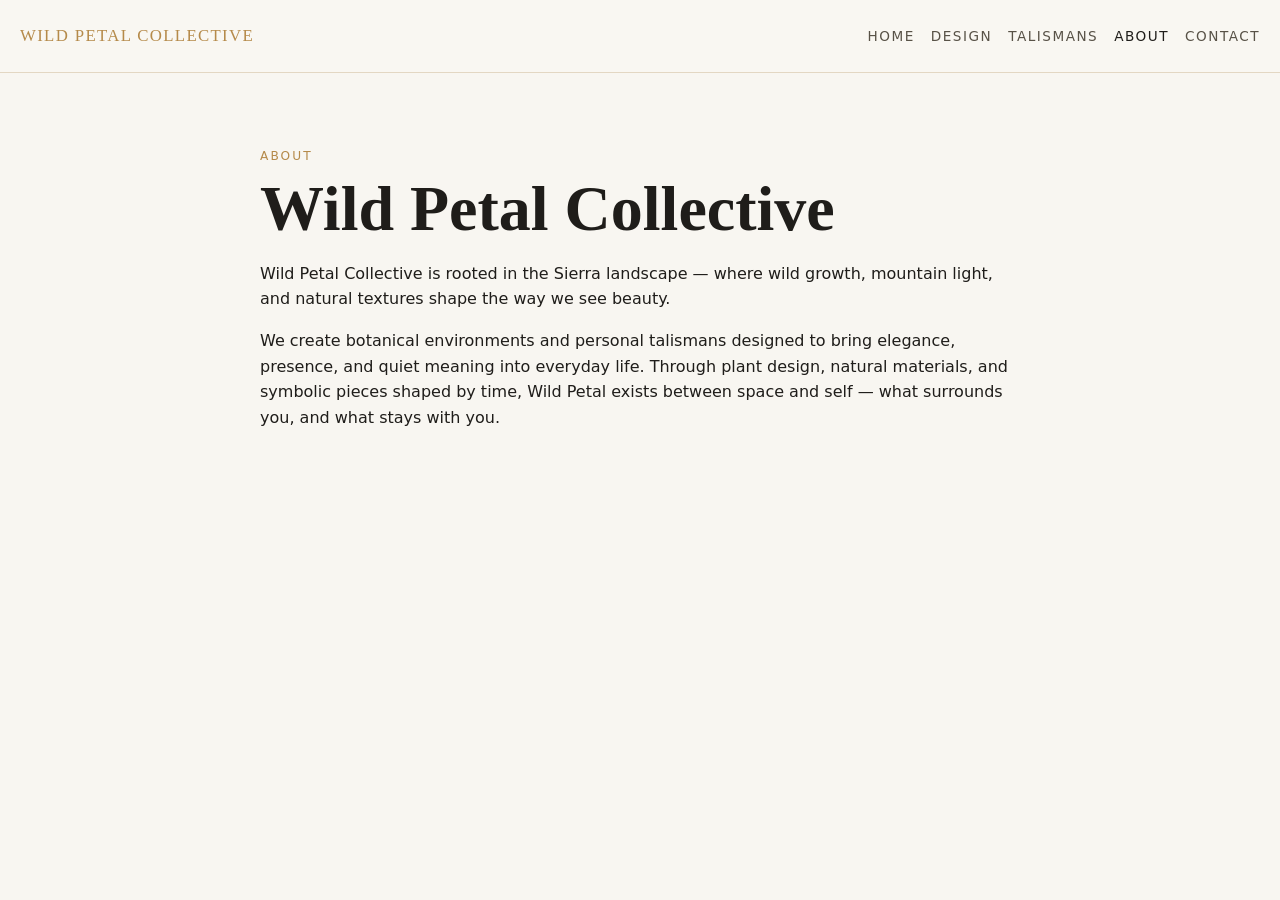
==== about.html @ e668db16 "Update website pages, forms UX, and custom domain config" ====
<!doctype html>
<html lang="en">
<head>
  <meta charset="UTF-8" />
  <meta name="viewport" content="width=device-width, initial-scale=1.0" />
  <meta name="description" content="About Wild Petal Collective" />
  <title>Wild Petal Collective | About</title>
  <link rel="stylesheet" href="styles.css" />
</head>
<body class="theme-light" data-page="about">
  <header class="site-header">
    <div class="container nav-wrap">
      <a class="brand" href="index.html">Wild Petal Collective</a>
      <nav aria-label="Primary">
        <ul class="nav-list">
          <li><a href="index.html">Home</a></li>
          <li><a href="design.html">Design</a></li>
          <li><a href="talismans.html">Talismans</a></li>
          <li><a class="is-active" href="about.html">About</a></li>
          <li><a href="contact.html">Contact</a></li>
        </ul>
      </nav>
    </div>
  </header>

  <main>
    <section class="section">
      <div class="container narrow about-copy">
        <p class="eyebrow">About</p>
        <h1>Wild Petal Collective</h1>
        <p>Wild Petal Collective is rooted in the Sierra landscape — where wild growth, mountain light, and natural textures shape the way we see beauty.</p>
        <p>We create botanical environments and personal talismans designed to bring elegance, presence, and quiet meaning into everyday life. Through plant design, natural materials, and symbolic pieces shaped by time, Wild Petal exists between space and self — what surrounds you, and what stays with you.</p>
      </div>
    </section>
  </main>
</body>
</html>
---- styles.css ----
:root {
  --max: 1240px;
  --bg: #f8f6f1;
  --bg-elev: #fcfaf6;
  --bg-soft: #f3eee4;
  --text: #1f1d1a;
  --muted: #585247;
  --gold: #b58a4a;
  --gold-soft: #cfb083;
  --border: #e3d7c3;
}

body.theme-light { }

* { box-sizing: border-box; }

html, body {
  margin: 0;
  padding: 0;
}

body {
  font-family: "Inter", "Avenir Next", system-ui, -apple-system, sans-serif;
  background: var(--bg);
  color: var(--text);
  line-height: 1.6;
}

img {
  width: 100%;
  display: block;
  border-radius: 14px;
}

a { color: inherit; }

.container {
  width: min(100% - 2rem, var(--max));
  margin-inline: auto;
}

.narrow { max-width: 760px; }

.site-header {
  position: sticky;
  top: 0;
  backdrop-filter: blur(6px);
  background: color-mix(in srgb, var(--bg) 92%, white 8%);
  border-bottom: 1px solid var(--border);
  z-index: 20;
}

.nav-wrap {
  display: flex;
  justify-content: space-between;
  align-items: center;
  min-height: 72px;
  gap: 1rem;
}

.brand {
  font-family: "Cormorant Garamond", serif;
  letter-spacing: 0.08em;
  text-transform: uppercase;
  color: var(--gold);
  text-decoration: none;
  font-size: 1.05rem;
  line-height: 1.05;
}

.brand span {
  font-size: 0.92rem;
}

.nav-list {
  list-style: none;
  margin: 0;
  padding: 0;
  display: flex;
  gap: 1rem;
}

.nav-list a {
  text-decoration: none;
  color: var(--muted);
  font-size: 0.85rem;
  letter-spacing: 0.11em;
  text-transform: uppercase;
}

.nav-list a.is-active,
.nav-list a:hover {
  color: var(--text);
}

.nav-cta {
  margin-left: auto;
  border-radius: 0;
  padding-inline: 1.4rem;
  font-size: 0.84rem;
  letter-spacing: 0.12em;
  text-transform: uppercase;
}

.section { padding: 4.6rem 0; }

.hero {
  padding: 0;
}

.hero-short { padding-top: 4rem; }

.hero-grid {
  display: grid;
  grid-template-columns: minmax(300px, 0.9fr) 1.3fr;
  align-items: stretch;
  gap: 0;
}

.hero-image-card,
.card,
.cta-band,
.waitlist-form,
.process-list li {
  background: linear-gradient(180deg, var(--bg-elev), var(--bg-soft));
  border: 1px solid var(--border);
  border-radius: 0;
}

.eyebrow {
  margin: 0 0 0.5rem;
  letter-spacing: 0.17em;
  text-transform: uppercase;
  color: var(--gold);
  font-size: 0.76rem;
}

h1, h2, h3 {
  font-family: "Cormorant Garamond", serif;
  line-height: 1.08;
  margin-top: 0;
}

h1 { font-size: clamp(2rem, 5vw, 4.1rem); margin-bottom: 1.1rem; }
h2 { font-size: clamp(1.7rem, 3.3vw, 2.55rem); margin-bottom: 1.2rem; }
h3 { font-size: clamp(1.2rem, 2.2vw, 1.6rem); margin-bottom: 0.6rem; }

.lede {
  font-size: 1.02rem;
  color: var(--muted);
  max-width: 45ch;
}

.home-hero .hero-copy {
  padding: 6.4rem 3.2rem 4.2rem 0;
}

.divider {
  width: 220px;
  max-width: 60%;
  height: 1px;
  background: color-mix(in srgb, var(--gold) 70%, white 30%);
  margin: 1.2rem 0 1.2rem;
  position: relative;
}

.divider::after {
  content: "✧";
  position: absolute;
  right: -10px;
  top: -11px;
  color: var(--gold);
  font-size: 0.9rem;
}

.button-row {
  display: flex;
  flex-wrap: wrap;
  gap: 0.8rem;
  margin-top: 1.4rem;
}

.btn {
  display: inline-block;
  padding: 0.75rem 1.15rem;
  border-radius: 0;
  border: 1px solid transparent;
  text-decoration: none;
  font-weight: 500;
  font-size: 0.84rem;
  letter-spacing: 0.12em;
  text-transform: uppercase;
}

.btn-gold {
  background: linear-gradient(180deg, #d8b377, var(--gold));
  color: #17130e;
}

.btn-outline {
  border-color: var(--gold-soft);
  color: var(--text);
}

.cards-grid {
  display: grid;
  gap: 1rem;
}

.cards-grid.two { grid-template-columns: repeat(2, minmax(0, 1fr)); }
.cards-grid.three { grid-template-columns: repeat(3, minmax(0, 1fr)); }
.cards-grid.four { grid-template-columns: repeat(4, minmax(0, 1fr)); }
.cards-grid.five { grid-template-columns: repeat(5, minmax(0, 1fr)); }

.card {
  padding: 1.5rem 1.1rem;
  text-align: center;
}
.card-cta { display: flex; flex-direction: column; gap: 0.6rem; }

.card-image {
  height: 200px;
  object-fit: cover;
  margin-bottom: 0.8rem;
}

.pill-list,
.feature-list,
.footer-links {
  list-style: none;
  padding: 0;
  margin: 0;
}

.pill-list {
  display: flex;
  flex-wrap: wrap;
  gap: 0.7rem;
  justify-content: center;
}

.pill-list li {
  border: 1px solid var(--border);
  border-radius: 0;
  padding: 0.55rem 1rem;
  background: var(--bg-elev);
  text-transform: uppercase;
  letter-spacing: 0.08em;
  font-size: 0.78rem;
}

.process-list {
  padding: 0;
  margin: 0;
  list-style: none;
  display: grid;
  gap: 0.8rem;
}

.process-list li {
  padding: 1rem;
  display: grid;
  gap: 0.3rem;
}

.process-list strong { color: var(--gold); }

.interaction-line {
  letter-spacing: 0.12em;
  text-transform: uppercase;
  color: var(--gold);
}

.feature-list {
  display: grid;
  grid-template-columns: repeat(2, minmax(0, 1fr));
  gap: 0.65rem;
}

.feature-list li::before {
  content: "✦ ";
  color: var(--gold);
}

.cta-band { padding: 2rem; }

.cta-band-inner {
  display: flex;
  justify-content: space-between;
  align-items: center;
  gap: 1.5rem;
}

.section-title {
  text-align: center;
  text-transform: uppercase;
  letter-spacing: 0.14em;
  font-family: "Inter", system-ui, sans-serif;
  font-size: 0.95rem;
  color: var(--text);
  margin-bottom: 1.5rem;
}

.photo-panel {
  border: 1px solid var(--border);
  background:
    radial-gradient(120% 90% at 82% 10%, rgba(166, 136, 84, 0.25) 0%, rgba(166, 136, 84, 0) 55%),
    linear-gradient(120deg, #ece4d6 0%, #ddd1bc 36%, #f4efe5 100%);
  min-height: 520px;
  position: relative;
}

.photo-panel::before {
  content: "";
  position: absolute;
  inset: 0;
  background-image:
    repeating-linear-gradient(90deg, rgba(35, 32, 26, 0.16) 0 2px, transparent 2px 72px),
    radial-gradient(circle at 10% 80%, rgba(96, 123, 72, 0.28) 0 12%, transparent 22%),
    radial-gradient(circle at 64% 62%, rgba(74, 107, 54, 0.23) 0 9%, transparent 19%);
  opacity: 0.7;
}

.photo-panel.short {
  min-height: 360px;
}

.split-grid {
  display: grid;
  grid-template-columns: 1.1fr 1fr;
  gap: 2.2rem;
  align-items: center;
}

.what-we-do,
.process-strip,
.ideal-spaces {
  border-top: 1px solid var(--border);
}

.home-cta {
  border-top: 1px solid var(--border);
  border-bottom: 1px solid var(--border);
}

.cta-band-inner.centered {
  justify-content: center;
  text-align: center;
}

.photo-panel.edge {
  min-height: 160px;
  min-width: 220px;
}

.waitlist-form {
  margin-top: 1rem;
  padding: 1rem;
  display: grid;
  gap: 0.7rem;
  max-width: 540px;
}

.form-grid {
  align-items: start;
}

#design-leads .form-grid .form-card {
  grid-column: 1 / -1;
}

#design-leads .waitlist-form {
  max-width: none;
  width: 100%;
}

.form-card h3 {
  margin-top: 0;
}

.trap-field {
  position: absolute;
  left: -9999px;
  width: 1px;
  height: 1px;
  opacity: 0;
  pointer-events: none;
}

label { font-weight: 600; color: var(--muted); }

input[type="email"] {
  width: 100%;
  background: #111214;
  color: var(--text);
  border: 1px solid var(--border);
  border-radius: 10px;
  padding: 0.75rem;
}

input[type="text"],
input[type="tel"],
select,
textarea {
  width: 100%;
  background: #111214;
  color: var(--text);
  border: 1px solid var(--border);
  border-radius: 10px;
  padding: 0.75rem;
  font: inherit;
}

textarea {
  resize: vertical;
  min-height: 110px;
}

select {
  appearance: none;
}

.checkbox-row {
  display: grid;
  grid-template-columns: auto 1fr;
  gap: 0.6rem;
  align-items: start;
  font-weight: 500;
  color: var(--muted);
}

.checkbox-row input[type="checkbox"] {
  margin-top: 0.25rem;
}

.form-note {
  color: var(--muted);
  font-size: 0.9rem;
}

.form-success {
  margin: 0.35rem 0 0;
  color: #2f6b3e;
  font-size: 0.92rem;
  font-weight: 500;
}

.is-hidden {
  display: none;
}

.site-footer {
  border-top: 1px solid var(--border);
  padding: 3rem 0;
  margin-top: 0;
}

.footer-grid {
  display: grid;
  grid-template-columns: 1.3fr 1fr 1fr 1fr;
  gap: 1.5rem;
  align-items: start;
}

.footer-links {
  display: flex;
  gap: 1rem;
}

.footer-links.stacked {
  display: grid;
  gap: 0.35rem;
}

.footer-links.stacked a {
  text-decoration: none;
  color: var(--muted);
  font-size: 0.95rem;
}

@media (max-width: 760px) {
  .cards-grid.five,
  .cards-grid.four { grid-template-columns: repeat(2, minmax(0, 1fr)); }
  .cards-grid.three { grid-template-columns: repeat(2, minmax(0, 1fr)); }
  .hero-grid,
  .split-grid { grid-template-columns: 1fr; }
  .home-hero .hero-copy { padding: 3rem 0 2rem; }
  .photo-panel { min-height: 360px; }
  .cta-band-inner,
  .footer-grid { flex-direction: column; align-items: flex-start; }
  .footer-grid { display: grid; grid-template-columns: repeat(2, minmax(0, 1fr)); }
}

@media (max-width: 640px) {
  .cards-grid.two,
  .cards-grid.three,
  .cards-grid.five,
  .cards-grid.four,
  .feature-list { grid-template-columns: 1fr; }

  .brand { font-size: 0.94rem; }
  .nav-wrap { flex-wrap: wrap; }
  .nav-cta { margin-left: 0; }
  .nav-list { gap: 0.7rem; }
  .section { padding: 3.2rem 0; }
  .photo-panel.edge { display: none; }
  .footer-grid { grid-template-columns: 1fr; }
}

/* =========================
   Home page editorial rebuild
   ========================= */

body[data-page="home"] {
  --ivory: #f4eee5;
  --parchment: #ebe1d3;
  --charcoal: #24221e;
  --deep-green: #20271f;
  --deep-olive: #252a20;
  --brass: #b58a56;
  --soft-brass: #c7a06a;
  --muted-text: #5d574e;
  --cream-text: #f6efe5;
  background: radial-gradient(120% 80% at 12% 0%, #fbf7ef 0%, rgba(251, 247, 239, 0) 70%), var(--ivory);
  color: var(--charcoal);
}

.home-page {
  width: 100%;
}

.home-hero-editorial {
  position: relative;
  min-height: 520px;
  padding: 1.5rem 3.25rem 4rem;
  background:
    linear-gradient(to bottom, rgba(244, 238, 229, 0.84), rgba(244, 238, 229, 0.92)),
    url("assets/home/home-hero-leaf-shadow-bg.png") center 14% / cover no-repeat;
  border-bottom: 1px solid color-mix(in srgb, var(--brass) 28%, white 72%);
}

.home-header {
  display: grid;
  grid-template-columns: 1fr auto;
  align-items: start;
  gap: 1rem;
  max-width: 1240px;
  margin: 0 auto;
}

.home-brand-stack {
  justify-self: center;
  display: grid;
  justify-items: center;
  gap: 0.45rem;
}

.home-brand-mark {
  color: var(--brass);
  border: 1px solid color-mix(in srgb, var(--brass) 58%, transparent 42%);
  border-radius: 999px;
  padding: 0.2rem 0.56rem;
  font-family: Georgia, "Times New Roman", serif;
  letter-spacing: 0.12em;
  font-size: 0.62rem;
  line-height: 1;
}

.home-brand-text {
  text-decoration: none;
  color: #2d2b27;
  font-family: Georgia, "Times New Roman", serif;
  letter-spacing: 0.4em;
  font-size: 0.8rem;
  text-transform: uppercase;
}

.home-nav ul {
  list-style: none;
  margin: 0;
  padding: 0;
  display: flex;
  gap: 1.3rem;
}

.home-nav a {
  text-decoration: none;
  color: var(--muted-text);
  font-size: 0.66rem;
  letter-spacing: 0.24em;
  text-transform: uppercase;
  padding-bottom: 0.26rem;
}

.home-nav a.is-active {
  color: var(--charcoal);
  border-bottom: 1px solid color-mix(in srgb, var(--charcoal) 80%, transparent 20%);
}

.hero-center-copy {
  text-align: center;
  max-width: 780px;
  margin: 7.8rem auto 0;
}

.hero-center-copy h1 {
  font-family: Georgia, "Times New Roman", serif;
  font-size: clamp(2.15rem, 4.7vw, 4.25rem);
  line-height: 1.04;
  letter-spacing: 0.012em;
  margin-bottom: 1.15rem;
  text-wrap: balance;
}

.hero-center-copy p {
  margin: 0 auto;
  max-width: 46ch;
  color: var(--muted-text);
  font-size: 1.01rem;
}

.home-hero-actions {
  display: flex;
  justify-content: center;
  gap: 0.8rem;
  margin-top: 2rem;
}

.home-btn {
  display: inline-block;
  text-decoration: none;
  text-transform: uppercase;
  letter-spacing: 0.15em;
  font-size: 0.67rem;
  padding: 0.8rem 1.3rem;
  border: 1px solid transparent;
  transition: transform 180ms ease, filter 180ms ease;
}

.home-btn:hover {
  transform: translateY(-1px);
  filter: brightness(1.04);
}

.home-btn-warm {
  background: linear-gradient(180deg, #c4a171, #ae8752);
  color: #1f1a13;
  border-color: #9e7848;
}

.home-btn-dark {
  background: linear-gradient(180deg, #242d26, #1a221c);
  color: #efe7d8;
  border-color: #2e3a32;
}

.home-split-cards {
  display: grid;
  grid-template-columns: repeat(2, minmax(0, 1fr));
  border-top: 1px solid color-mix(in srgb, var(--brass) 24%, white 76%);
  border-bottom: 1px solid color-mix(in srgb, var(--brass) 24%, white 76%);
}

.split-card {
  min-height: 410px;
  position: relative;
  overflow: hidden;
  display: grid;
  place-items: center;
}

.split-card-design {
  border-right: 1px solid color-mix(in srgb, var(--brass) 24%, white 76%);
}

.split-card-photo {
  position: absolute;
  inset: 0;
  width: 100%;
  height: 100%;
  object-fit: cover;
}

.split-card::before {
  content: "";
  position: absolute;
  inset: 0;
  background: linear-gradient(to bottom, rgba(19, 17, 14, 0.36), rgba(19, 17, 14, 0.66));
}

.split-card-overlay {
  position: relative;
  text-align: center;
  color: #f7efde;
  padding: 2.4rem 2rem;
  max-width: 40ch;
}

.split-card-icon {
  color: var(--soft-brass);
  font-size: 0.95rem;
}

.split-card-overlay h2 {
  margin: 0.35rem 0 0.8rem;
  font-family: Georgia, "Times New Roman", serif;
  letter-spacing: 0.11em;
  font-size: clamp(1.52rem, 2.35vw, 2rem);
  line-height: 1.08;
}

.split-card-overlay p {
  margin: 0 0 0.75rem;
  color: #f2e8d4;
  font-size: 0.95rem;
}

.split-card-overlay a {
  text-decoration: none;
  color: #e4c491;
  text-transform: uppercase;
  letter-spacing: 0.15em;
  font-size: 0.69rem;
}

.split-card-design .split-card-overlay.no-title {
  position: absolute;
  inset: 0;
  display: flex;
  flex-direction: column;
  justify-content: flex-end;
  padding: 2rem 1.5rem 2.1rem;
}

.split-card-design .split-card-overlay.no-title a {
  margin-top: auto;
}

.split-card-talismans .split-card-overlay.no-title {
  position: absolute;
  inset: 0;
  display: flex;
  flex-direction: column;
  justify-content: flex-end;
  padding: 2rem 1.5rem 2.1rem;
}

.split-card-talismans .split-card-overlay.no-title a {
  margin-top: auto;
}

.home-philosophy {
  background:
    linear-gradient(to bottom, rgba(244, 238, 229, 0.95), rgba(244, 238, 229, 0.95)),
    url("assets/home/home-philosophy-divider-bg.png") center 45% / 840px auto no-repeat;
  padding: 6.5rem 1.5rem;
}

.home-philosophy-inner {
  text-align: center;
  max-width: 760px;
  margin: 0 auto;
}

.home-philosophy-inner h2 {
  font-family: Georgia, "Times New Roman", serif;
  font-size: clamp(2rem, 3.25vw, 2.95rem);
  margin-bottom: 1.15rem;
  text-wrap: balance;
}

.home-philosophy-divider {
  width: 94px;
  height: 1px;
  margin: 0 auto 1.5rem;
  background: var(--brass);
}

.home-philosophy-inner p {
  max-width: 520px;
  margin: 0.75rem auto;
  color: var(--muted-text);
}

.home-pillars {
  padding: 3rem 1.5rem 5.4rem;
  background: var(--ivory);
}

.home-pillars-icons {
  height: 54px;
  max-width: 260px;
  margin: 0 auto 1.5rem;
  background: url("assets/home/home-pillars-icons.png") center / contain no-repeat;
  opacity: 0.52;
}

.home-pillars-heading {
  margin: 0;
  text-align: center;
  position: absolute;
  width: 1px;
  height: 1px;
  padding: 0;
  overflow: hidden;
  clip: rect(0, 0, 0, 0);
  white-space: nowrap;
  border: 0;
}

.home-pillars-grid {
  max-width: 1040px;
  margin: 0 auto;
  display: grid;
  grid-template-columns: repeat(3, minmax(0, 1fr));
  border-top: 1px solid color-mix(in srgb, var(--brass) 24%, white 76%);
  border-bottom: 1px solid color-mix(in srgb, var(--brass) 24%, white 76%);
}

.pillar {
  text-align: center;
  padding: 2.1rem 2rem;
}

.pillar + .pillar {
  border-left: 1px solid color-mix(in srgb, var(--brass) 24%, white 76%);
}

.pillar-icon {
  color: var(--brass);
  font-size: 1.1rem;
}

.pillar h3 {
  margin: 0.65rem 0 0.6rem;
  font-family: "Inter", "Avenir Next", system-ui, sans-serif;
  font-size: 0.7rem;
  letter-spacing: 0.23em;
}

.pillar p {
  margin: 0;
  color: var(--muted-text);
  line-height: 1.65;
}

.home-footer {
  min-height: 230px;
  background:
    linear-gradient(to bottom, rgba(22, 29, 24, 0.84), rgba(22, 29, 24, 0.92)),
    url("assets/home/home-footer-brand-banner.png") center / cover no-repeat;
  display: grid;
  place-items: center;
  border-top: 1px solid #334137;
}

.home-footer-overlay {
  text-align: center;
  color: #d7b887;
  text-shadow: 0 1px 10px rgba(0, 0, 0, 0.35);
}

.home-footer-flower {
  font-size: 0.8rem;
}

.home-footer-brand {
  margin: 0.65rem 0 0.42rem;
  letter-spacing: 0.36em;
  font-size: 0.8rem;
}

.home-footer-location {
  margin: 0;
  letter-spacing: 0.24em;
  font-size: 0.64rem;
}

@media (max-width: 960px) {
  .home-hero-editorial {
    min-height: 470px;
    padding-inline: 1.25rem;
  }

  .home-header {
    grid-template-columns: 1fr;
    justify-items: center;
  }

  .home-nav ul {
    justify-content: center;
    flex-wrap: wrap;
  }

  .hero-center-copy {
    margin-top: 5.8rem;
  }

  .home-split-cards {
    grid-template-columns: 1fr;
  }

  .split-card-design {
    border-right: 0;
    border-bottom: 1px solid color-mix(in srgb, var(--brass) 24%, white 76%);
  }

  .home-pillars-grid {
    grid-template-columns: 1fr;
    gap: 1.4rem;
  }

  .pillar + .pillar {
    border-left: 0;
  }
}

@media (max-width: 640px) {
  .home-hero-actions {
    flex-direction: column;
    align-items: center;
  }
}

/* Talismans page: dark editorial mode */
body[data-page="talismans"] {
  --tal-bg: #120f0d;
  --tal-bg-elev: #1a1512;
  --tal-bg-soft: #211a16;
  --tal-text: #ede5d8;
  --tal-muted: #b9ad9a;
  --tal-gold: #b28b52;
  --tal-gold-soft: #8f7246;
  --tal-border: rgba(178, 139, 82, 0.35);
  --tal-closing-image: url("assets/talismans/moody_rustic_tabletop_with_botanical_accents.png");
  background:
    radial-gradient(120% 100% at 10% 0%, #231a15 0%, rgba(35, 26, 21, 0) 60%),
    radial-gradient(90% 100% at 90% 20%, #1a1411 0%, rgba(26, 20, 17, 0) 65%),
    var(--tal-bg);
  color: var(--tal-text);
  font-family: "Iowan Old Style", "Times New Roman", "Cormorant Garamond", serif;
}

body[data-page="talismans"] p,
body[data-page="talismans"] li,
body[data-page="talismans"] a,
body[data-page="talismans"] label {
  font-family: "Inter", "Avenir Next", system-ui, -apple-system, sans-serif;
  color: var(--tal-text);
}

body[data-page="talismans"] .container {
  width: min(100% - 3rem, 1220px);
}

body[data-page="talismans"] .section {
  padding: 6.2rem 0;
}

body[data-page="talismans"] .tal-section-border {
  border-top: 1px solid var(--tal-border);
}

body[data-page="talismans"] .site-header.tal-header {
  position: sticky;
  top: 0;
  z-index: 50;
  border-bottom: 1px solid var(--tal-border);
  background: color-mix(in srgb, #110d0b 88%, transparent 12%);
  backdrop-filter: blur(8px);
}

body[data-page="talismans"] .tal-nav-wrap {
  min-height: 72px;
  display: flex;
  flex-wrap: wrap;
  align-items: center;
  gap: 0.7rem 1rem;
}

body[data-page="talismans"] .brand.tal-brand {
  text-decoration: none;
  color: var(--tal-text);
  letter-spacing: 0.1em;
  text-transform: uppercase;
  font-size: 0.95rem;
}

body[data-page="talismans"] .tal-nav-wrap > nav {
  margin-left: auto;
}

body[data-page="talismans"] .tal-nav-list {
  justify-content: flex-end;
  flex-wrap: wrap;
  gap: 1.2rem;
}

body[data-page="talismans"] .tal-nav-list a {
  text-decoration: none;
  color: var(--tal-muted);
  text-transform: uppercase;
  letter-spacing: 0.15em;
  font-size: 0.71rem;
}

body[data-page="talismans"] .tal-nav-list a.is-active,
body[data-page="talismans"] .tal-nav-list a:hover {
  color: var(--tal-text);
}

body[data-page="talismans"] .tal-theme-toggle {
  background: transparent;
  color: var(--tal-muted);
  border: 1px solid var(--tal-border);
}

body[data-page="talismans"] .tal-theme-toggle:hover {
  color: var(--tal-text);
  border-color: color-mix(in srgb, var(--tal-gold) 65%, transparent 35%);
}

body[data-page="talismans"] .btn {
  border-radius: 999px;
  padding: 0.78rem 1.35rem;
  letter-spacing: 0.12em;
  font-size: 0.73rem;
}

body[data-page="talismans"] .btn-gold {
  background: linear-gradient(180deg, #c4a06a, var(--tal-gold));
  color: #1d140b;
  border: 1px solid #ab8350;
  box-shadow: 0 10px 24px rgba(0, 0, 0, 0.34);
}

body[data-page="talismans"] .tal-two-col {
  display: grid;
  grid-template-columns: minmax(300px, 0.85fr) 1.15fr;
  gap: 3rem;
  align-items: center;
}

body[data-page="talismans"] .tal-hero {
  min-height: calc(100vh - 78px);
  display: grid;
  align-items: center;
}

body[data-page="talismans"] .eyebrow {
  color: var(--tal-gold);
  letter-spacing: 0.2em;
  font-size: 0.72rem;
  margin-bottom: 0.9rem;
}

body[data-page="talismans"] h1,
body[data-page="talismans"] h2,
body[data-page="talismans"] h3 {
  color: var(--tal-text);
  font-family: "Cormorant Garamond", "Times New Roman", serif;
  letter-spacing: 0.01em;
}

body[data-page="talismans"] h1 {
  font-size: clamp(2.4rem, 5vw, 4.7rem);
  margin-bottom: 1rem;
}

body[data-page="talismans"] h2 {
  font-size: clamp(1.95rem, 3.4vw, 3rem);
  margin-bottom: 1rem;
}

body[data-page="talismans"] h3 {
  font-size: clamp(1.3rem, 2.4vw, 1.8rem);
}

body[data-page="talismans"] .tal-subheading {
  font-size: 1.22rem;
  color: #d2c4ae;
  margin: 0 0 1rem;
}

body[data-page="talismans"] .tal-copy p {
  color: var(--tal-muted);
  max-width: 44ch;
}

body[data-page="talismans"] .tal-stacked {
  color: var(--tal-text) !important;
  line-height: 1.9;
}

body[data-page="talismans"] .tal-text-link {
  text-decoration: none;
  align-self: center;
  color: var(--tal-gold);
  border-bottom: 1px solid rgba(178, 139, 82, 0.45);
  padding-bottom: 2px;
}

body[data-page="talismans"] .tal-image-wrap {
  margin: 0;
}

body[data-page="talismans"] img {
  border-radius: 2px;
  border: 1px solid rgba(230, 208, 170, 0.17);
  box-shadow: 0 18px 40px rgba(0, 0, 0, 0.45);
}

body[data-page="talismans"] .tal-centered {
  text-align: center;
}

body[data-page="talismans"] .tal-narrow {
  max-width: 850px;
}

body[data-page="talismans"] .tal-thin-divider {
  width: 140px;
  height: 1px;
  margin: 1.2rem auto 2rem;
  background: linear-gradient(90deg, transparent 0%, var(--tal-gold) 40%, transparent 100%);
}

body[data-page="talismans"] .tal-workflow-image {
  margin: 0 0 2rem;
}

body[data-page="talismans"] .tal-flow-copy {
  display: grid;
  gap: 0.55rem;
  max-width: 520px;
  margin: 0 auto;
}

body[data-page="talismans"] .tal-flow-copy p {
  margin: 0;
  color: var(--tal-muted);
}

body[data-page="talismans"] .cards-grid.three.tal-pieces-grid {
  gap: 1.5rem;
}

body[data-page="talismans"] .tal-piece-card {
  text-align: left;
  background: linear-gradient(180deg, rgba(35, 27, 22, 0.85), rgba(26, 21, 18, 0.92));
  border: 1px solid var(--tal-border);
  border-radius: 2px;
  padding: 1.1rem;
}

body[data-page="talismans"] .tal-piece-card .card-image {
  height: 280px;
  object-fit: cover;
  margin-bottom: 1rem;
}

body[data-page="talismans"] .tal-piece-card p {
  color: var(--tal-muted);
  margin: 0;
}

body[data-page="talismans"] .tal-launch-list {
  margin-top: 1.2rem;
  grid-template-columns: repeat(2, minmax(0, 1fr));
  gap: 0.5rem 1.4rem;
}

body[data-page="talismans"] .tal-launch-list li {
  padding: 0.7rem 0;
  border-bottom: 1px solid rgba(178, 139, 82, 0.2);
  color: var(--tal-muted);
}

body[data-page="talismans"] .tal-launch-list li::before {
  content: "";
  display: inline-block;
  width: 7px;
  height: 7px;
  border-radius: 50%;
  margin-right: 0.7rem;
  background: radial-gradient(circle at 40% 40%, #ceb27f 0%, #9c7946 70%);
}

body[data-page="talismans"] .tal-closing-cta {
  position: relative;
  background:
    linear-gradient(180deg, rgba(14, 11, 9, 0.74), rgba(14, 11, 9, 0.88)),
    var(--tal-closing-image) center/cover no-repeat;
  border-top: 1px solid var(--tal-border);
  border-bottom: 1px solid var(--tal-border);
}

body[data-page="talismans"] .tal-closing-inner {
  min-height: 400px;
  display: grid;
  align-content: center;
  justify-items: start;
  gap: 0.6rem;
}

body[data-page="talismans"] .tal-closing-inner p {
  color: #dbcfbe;
  margin: 0;
}

body[data-page="talismans"] .tal-footer {
  margin-top: 0;
  background: #0f0c0a;
  border-top: 1px solid var(--tal-border);
}

body[data-page="talismans"] .tal-footer-grid {
  padding: 3.4rem 0;
  display: grid;
  grid-template-columns: 1.5fr 1fr 1fr auto;
  gap: 1.5rem;
  align-items: start;
}

body[data-page="talismans"] .tal-footer-links {
  display: grid;
  gap: 0.45rem;
}

body[data-page="talismans"] .tal-footer-links a {
  text-decoration: none;
  color: var(--tal-muted);
}

body[data-page="talismans"] .waitlist-form label {
  color: var(--tal-text);
}

body[data-page="talismans"] .waitlist-form input[type="email"] {
  background: #181310;
  color: #f2eadf;
  border: 1px solid rgba(195, 157, 100, 0.42);
}

body[data-page="talismans"] .waitlist-form input[type="email"]::placeholder {
  color: #c8baa6;
}

body[data-page="talismans"] .waitlist-form .form-note {
  color: #d4c7b4;
}

body[data-page="talismans"].theme-light {
  --tal-bg: #f6f1e8;
  --tal-bg-elev: #fdf9f1;
  --tal-bg-soft: #f2eadf;
  --tal-text: #2d251d;
  --tal-muted: #5f5345;
  --tal-gold: #9b7847;
  --tal-gold-soft: #b09164;
  --tal-border: rgba(140, 110, 66, 0.32);
  --tal-closing-image: url("assets/mockups/Talisman Page/White Mode/moody_rustic_tabletop_with_botanical_accents.png.png");
  background:
    radial-gradient(120% 100% at 10% 0%, #efe5d6 0%, rgba(239, 229, 214, 0) 60%),
    radial-gradient(90% 100% at 90% 20%, #f3ebdf 0%, rgba(243, 235, 223, 0) 65%),
    var(--tal-bg);
}

body[data-page="talismans"].theme-light .tal-piece-card {
  background: linear-gradient(180deg, rgba(251, 246, 238, 0.95), rgba(243, 235, 224, 0.95));
}

body[data-page="talismans"].theme-light img {
  border: 1px solid rgba(152, 121, 75, 0.2);
  box-shadow: 0 14px 34px rgba(52, 39, 25, 0.18);
}

body[data-page="talismans"].theme-light .tal-closing-cta {
  background:
    linear-gradient(180deg, rgba(248, 241, 231, 0.62), rgba(241, 231, 217, 0.78)),
    var(--tal-closing-image) center/cover no-repeat;
}

body[data-page="talismans"].theme-light .tal-footer {
  background: #ece3d6;
}

body[data-page="talismans"].theme-light .waitlist-form input[type="email"] {
  background: #fffdfa;
  color: #2d251d;
  border: 1px solid rgba(122, 93, 56, 0.48);
}

body[data-page="talismans"].theme-light .waitlist-form input[type="email"]::placeholder {
  color: #6f5f4b;
}

body[data-page="talismans"].theme-light .waitlist-form .form-note {
  color: #4e4133;
}

@media (max-width: 1050px) {
  body[data-page="talismans"] .tal-nav-wrap {
    min-height: 0;
    padding: 0.75rem 0;
  }

  body[data-page="talismans"] .tal-nav-wrap > nav {
    order: 4;
    flex-basis: 100%;
    margin-left: 0;
  }

  body[data-page="talismans"] .tal-nav-list {
    justify-content: flex-start;
    flex-wrap: wrap;
  }

  body[data-page="talismans"] .tal-theme-toggle {
    margin-left: auto;
  }

  body[data-page="talismans"] .tal-two-col,
  body[data-page="talismans"] .tal-footer-grid {
    grid-template-columns: 1fr;
  }

  body[data-page="talismans"] .tal-hero {
    min-height: auto;
  }

  body[data-page="talismans"] .tal-piece-card .card-image {
    height: 320px;
  }
}

@media (max-width: 700px) {
  body[data-page="talismans"] .container {
    width: min(100% - 1.5rem, 1220px);
  }

  body[data-page="talismans"] .section {
    padding: 4.3rem 0;
  }

  body[data-page="talismans"] .tal-nav-wrap {
    gap: 0.55rem 0.85rem;
  }

  body[data-page="talismans"] .tal-launch-list,
  body[data-page="talismans"] .cards-grid.three.tal-pieces-grid {
    grid-template-columns: 1fr;
  }

  body[data-page="talismans"] .tal-piece-card .card-image {
    height: 250px;
  }

  body[data-page="talismans"] .tal-closing-inner {
    min-height: 340px;
  }
}
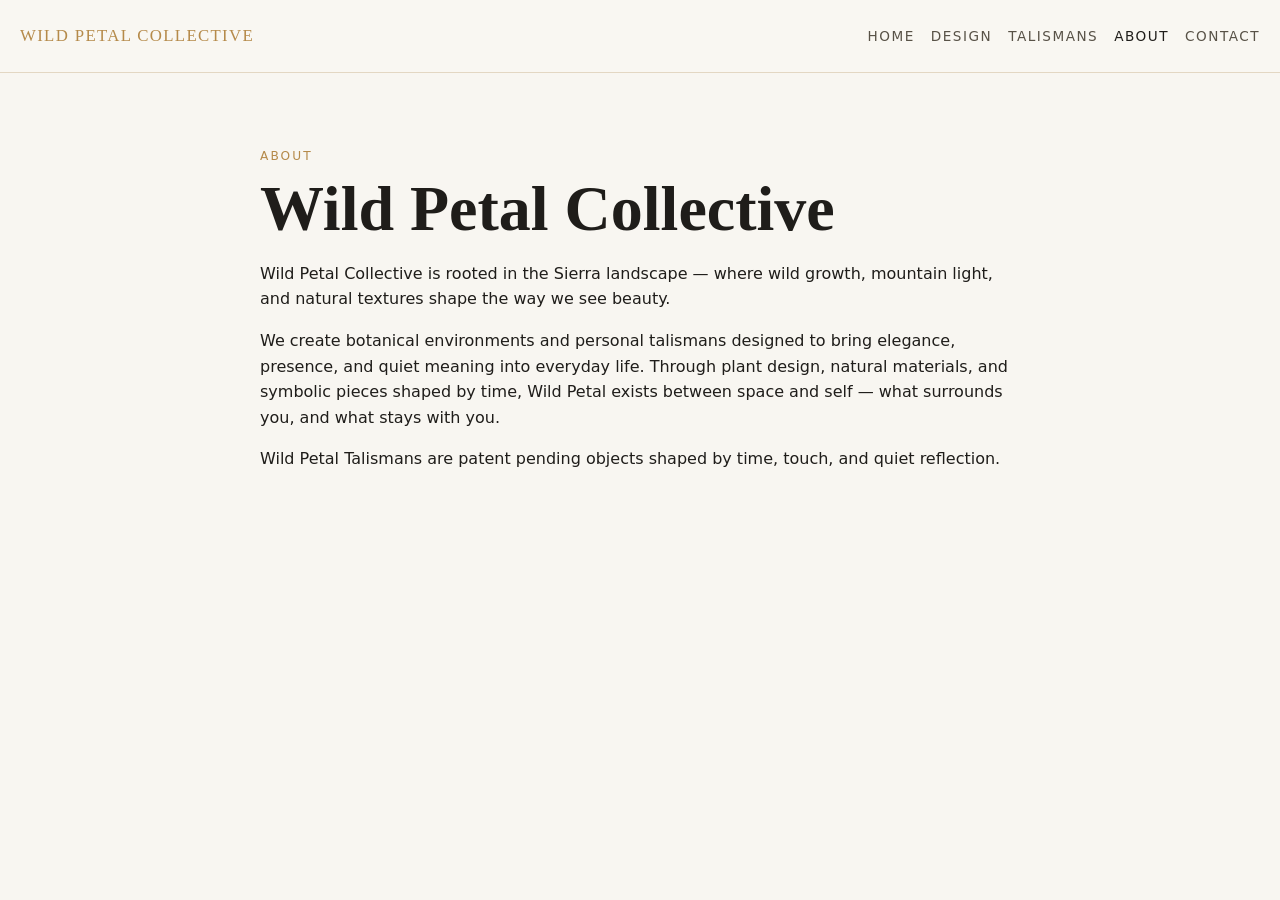
==== commit 2db62b4d: "Patent pending addition and visible fonts for CTAs" ====
--- a/about.html
+++ b/about.html
@@ -30,6 +30,7 @@
         <h1>Wild Petal Collective</h1>
         <p>Wild Petal Collective is rooted in the Sierra landscape — where wild growth, mountain light, and natural textures shape the way we see beauty.</p>
         <p>We create botanical environments and personal talismans designed to bring elegance, presence, and quiet meaning into everyday life. Through plant design, natural materials, and symbolic pieces shaped by time, Wild Petal exists between space and self — what surrounds you, and what stays with you.</p>
+        <p>Wild Petal Talismans are patent pending objects shaped by time, touch, and quiet reflection.</p>
       </div>
     </section>
   </main>
--- a/styles.css
+++ b/styles.css
@@ -389,26 +389,40 @@
 
 label { font-weight: 600; color: var(--muted); }
 
-input[type="email"] {
-  width: 100%;
-  background: #111214;
-  color: var(--text);
-  border: 1px solid var(--border);
-  border-radius: 10px;
-  padding: 0.75rem;
-}
-
+input[type="email"],
 input[type="text"],
 input[type="tel"],
+input[type="date"],
 select,
 textarea {
   width: 100%;
-  background: #111214;
+  background: color-mix(in srgb, var(--bg-elev) 94%, white 6%);
   color: var(--text);
-  border: 1px solid var(--border);
+  border: 1px solid color-mix(in srgb, var(--border) 78%, var(--gold-soft) 22%);
   border-radius: 10px;
   padding: 0.75rem;
   font: inherit;
+  caret-color: var(--text);
+  -webkit-text-fill-color: var(--text);
+}
+
+input[type="email"]::placeholder,
+input[type="text"]::placeholder,
+input[type="tel"]::placeholder,
+input[type="date"]::placeholder,
+textarea::placeholder {
+  color: color-mix(in srgb, var(--muted) 82%, white 18%);
+}
+
+input[type="email"]:focus,
+input[type="text"]:focus,
+input[type="tel"]:focus,
+input[type="date"]:focus,
+select:focus,
+textarea:focus {
+  outline: 0;
+  border-color: var(--gold);
+  box-shadow: 0 0 0 3px color-mix(in srgb, var(--gold-soft) 26%, transparent);
 }
 
 textarea {
@@ -443,6 +457,26 @@
   color: #2f6b3e;
   font-size: 0.92rem;
   font-weight: 500;
+}
+
+.contact-card {
+  text-align: left;
+}
+
+.contact-email {
+  font-size: 1.05rem;
+  margin: 1rem 0 0.25rem;
+}
+
+.contact-email a {
+  text-decoration: none;
+  border-bottom: 1px solid var(--gold-soft);
+  color: var(--text);
+}
+
+.contact-location {
+  color: var(--muted);
+  margin: 0;
 }
 
 .is-hidden {
@@ -1087,6 +1121,14 @@
   max-width: 44ch;
 }
 
+body[data-page="talismans"] .tal-copy p.tal-patent-note,
+body[data-page="talismans"] .tal-closing-inner p.tal-patent-note {
+  margin: 0.15rem 0 0;
+  font-size: 0.84rem;
+  letter-spacing: 0.02em;
+  color: color-mix(in srgb, var(--tal-muted) 94%, var(--tal-text) 6%);
+}
+
 body[data-page="talismans"] .tal-stacked {
   color: var(--tal-text) !important;
   line-height: 1.9;
@@ -1239,6 +1281,8 @@
 body[data-page="talismans"] .waitlist-form input[type="email"] {
   background: #181310;
   color: #f2eadf;
+  caret-color: #f2eadf;
+  -webkit-text-fill-color: #f2eadf;
   border: 1px solid rgba(195, 157, 100, 0.42);
 }
 
@@ -1259,7 +1303,7 @@
   --tal-gold: #9b7847;
   --tal-gold-soft: #b09164;
   --tal-border: rgba(140, 110, 66, 0.32);
-  --tal-closing-image: url("assets/mockups/Talisman Page/White Mode/moody_rustic_tabletop_with_botanical_accents.png.png");
+  --tal-closing-image: url("assets/talismans/light/moody_rustic_tabletop_with_botanical_accents.png.png");
   background:
     radial-gradient(120% 100% at 10% 0%, #efe5d6 0%, rgba(239, 229, 214, 0) 60%),
     radial-gradient(90% 100% at 90% 20%, #f3ebdf 0%, rgba(243, 235, 223, 0) 65%),
@@ -1288,6 +1332,8 @@
 body[data-page="talismans"].theme-light .waitlist-form input[type="email"] {
   background: #fffdfa;
   color: #2d251d;
+  caret-color: #2d251d;
+  -webkit-text-fill-color: #2d251d;
   border: 1px solid rgba(122, 93, 56, 0.48);
 }
 
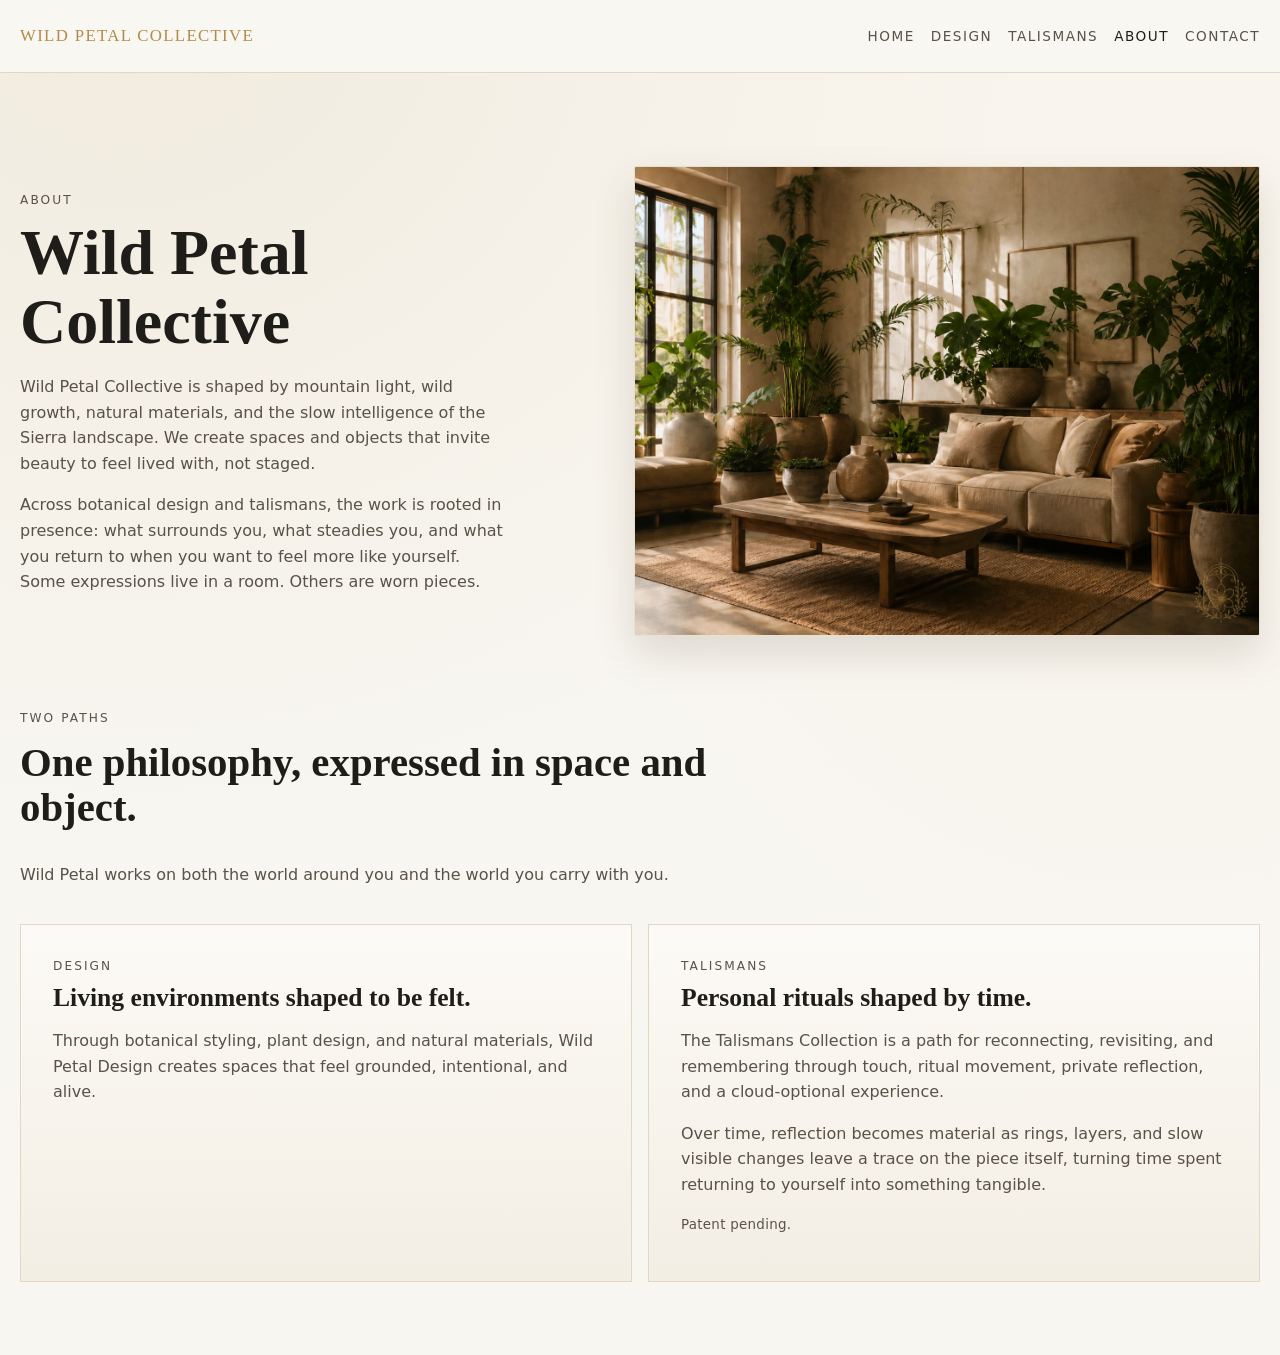
==== commit 50c89832: "Talismans refresh Updated talismans page with revised language" ====
--- a/about.html
+++ b/about.html
@@ -3,7 +3,7 @@
 <head>
   <meta charset="UTF-8" />
   <meta name="viewport" content="width=device-width, initial-scale=1.0" />
-  <meta name="description" content="About Wild Petal Collective" />
+  <meta name="description" content="Wild Petal Collective creates nature-led spaces and talismans for reconnecting, revisiting, and remembering yourself." />
   <title>Wild Petal Collective | About</title>
   <link rel="stylesheet" href="styles.css" />
 </head>
@@ -24,13 +24,41 @@
   </header>
 
   <main>
-    <section class="section">
-      <div class="container narrow about-copy">
-        <p class="eyebrow">About</p>
-        <h1>Wild Petal Collective</h1>
-        <p>Wild Petal Collective is rooted in the Sierra landscape — where wild growth, mountain light, and natural textures shape the way we see beauty.</p>
-        <p>We create botanical environments and personal talismans designed to bring elegance, presence, and quiet meaning into everyday life. Through plant design, natural materials, and symbolic pieces shaped by time, Wild Petal exists between space and self — what surrounds you, and what stays with you.</p>
-        <p>Wild Petal Talismans are patent pending objects shaped by time, touch, and quiet reflection.</p>
+    <section class="section about-hero" aria-labelledby="about-title">
+      <div class="container about-grid">
+        <div class="about-copy">
+          <p class="eyebrow">About</p>
+          <h1 id="about-title">Wild Petal Collective</h1>
+          <p>Wild Petal Collective is shaped by mountain light, wild growth, natural materials, and the slow intelligence of the Sierra landscape. We create spaces and objects that invite beauty to feel lived with, not staged.</p>
+          <p>Across botanical design and talismans, the work is rooted in presence: what surrounds you, what steadies you, and what you return to when you want to feel more like yourself. Some expressions live in a room. Others are worn pieces.</p>
+        </div>
+        <figure class="about-image-wrap">
+          <img src="assets/home/design-image.png" alt="Wild Petal interior with curated plants, natural textures, and warm light" />
+        </figure>
+      </div>
+    </section>
+
+    <section class="section about-story" aria-labelledby="about-paths-title">
+      <div class="container">
+        <div class="narrow about-section-intro">
+          <p class="eyebrow">Two Paths</p>
+          <h2 id="about-paths-title">One philosophy, expressed in space and object.</h2>
+          <p>Wild Petal works on both the world around you and the world you carry with you.</p>
+        </div>
+        <div class="about-paths-grid">
+          <article class="about-path-card">
+            <p class="eyebrow">Design</p>
+            <h3>Living environments shaped to be felt.</h3>
+            <p>Through botanical styling, plant design, and natural materials, Wild Petal Design creates spaces that feel grounded, intentional, and alive.</p>
+          </article>
+          <article class="about-path-card">
+            <p class="eyebrow">Talismans</p>
+            <h3>Personal rituals shaped by time.</h3>
+            <p>The Talismans Collection is a path for reconnecting, revisiting, and remembering through touch, ritual movement, private reflection, and a cloud-optional experience.</p>
+            <p>Over time, reflection becomes material as rings, layers, and slow visible changes leave a trace on the piece itself, turning time spent returning to yourself into something tangible.</p>
+            <p class="about-note">Patent pending.</p>
+          </article>
+        </div>
       </div>
     </section>
   </main>
--- a/styles.css
+++ b/styles.css
@@ -1167,6 +1167,18 @@
   background: linear-gradient(90deg, transparent 0%, var(--tal-gold) 40%, transparent 100%);
 }
 
+body[data-page="talismans"] .tal-phase-header {
+  display: grid;
+  gap: 0.8rem;
+  margin-bottom: 2.6rem;
+}
+
+body[data-page="talismans"] .tal-phase-header p {
+  margin: 0 auto;
+  max-width: 48ch;
+  color: var(--tal-muted);
+}
+
 body[data-page="talismans"] .tal-workflow-image {
   margin: 0 0 2rem;
 }
@@ -1183,27 +1195,77 @@
   color: var(--tal-muted);
 }
 
-body[data-page="talismans"] .cards-grid.three.tal-pieces-grid {
+body[data-page="talismans"] .tal-ritual-grid {
+  display: grid;
+  grid-template-columns: repeat(3, minmax(0, 1fr));
   gap: 1.5rem;
 }
 
-body[data-page="talismans"] .tal-piece-card {
-  text-align: left;
-  background: linear-gradient(180deg, rgba(35, 27, 22, 0.85), rgba(26, 21, 18, 0.92));
+body[data-page="talismans"] .tal-ritual-card,
+body[data-page="talismans"] .tal-privacy-card {
+  display: grid;
+  gap: 0.8rem;
   border: 1px solid var(--tal-border);
   border-radius: 2px;
   padding: 1.1rem;
-}
-
-body[data-page="talismans"] .tal-piece-card .card-image {
-  height: 280px;
+  background: linear-gradient(180deg, rgba(35, 27, 22, 0.84), rgba(24, 19, 16, 0.94));
+  text-align: left;
+}
+
+body[data-page="talismans"] .tal-ritual-card p,
+body[data-page="talismans"] .tal-privacy-card p {
+  margin: 0;
+  color: var(--tal-muted);
+}
+
+body[data-page="talismans"] .tal-ritual-image {
+  height: 300px;
   object-fit: cover;
-  margin-bottom: 1rem;
-}
-
-body[data-page="talismans"] .tal-piece-card p {
+}
+
+body[data-page="talismans"] .tal-ritual-motion {
+  margin: 0;
+  color: var(--tal-gold);
+  letter-spacing: 0.16em;
+  text-transform: uppercase;
+  font-size: 0.72rem;
+}
+
+body[data-page="talismans"] .tal-ritual-sequence {
+  color: #d9bc8e;
+  letter-spacing: 0.05em;
+  font-size: 0.88rem;
+}
+
+body[data-page="talismans"] .tal-memory-mark {
+  display: grid;
+  gap: 0.25rem;
+  margin-top: 1.6rem;
+  padding: 1.2rem 1.3rem;
+  border-left: 1px solid rgba(210, 177, 128, 0.75);
+  background: linear-gradient(90deg, rgba(40, 30, 25, 0.85), rgba(40, 30, 25, 0));
+}
+
+body[data-page="talismans"] .tal-memory-mark p {
+  margin: 0;
+  color: var(--tal-text);
+}
+
+body[data-page="talismans"] .tal-privacy-intro {
+  max-width: 48ch;
+  margin: 0 auto;
   color: var(--tal-muted);
-  margin: 0;
+}
+
+body[data-page="talismans"] .tal-privacy-grid {
+  display: grid;
+  grid-template-columns: repeat(3, minmax(0, 1fr));
+  gap: 1rem;
+  margin-top: 2rem;
+}
+
+body[data-page="talismans"] .tal-privacy-card h3 {
+  margin-bottom: 0;
 }
 
 body[data-page="talismans"] .tal-launch-list {
@@ -1310,7 +1372,8 @@
     var(--tal-bg);
 }
 
-body[data-page="talismans"].theme-light .tal-piece-card {
+body[data-page="talismans"].theme-light .tal-ritual-card,
+body[data-page="talismans"].theme-light .tal-privacy-card {
   background: linear-gradient(180deg, rgba(251, 246, 238, 0.95), rgba(243, 235, 224, 0.95));
 }
 
@@ -1345,6 +1408,100 @@
   color: #4e4133;
 }
 
+body[data-page="talismans"].theme-light .tal-memory-mark {
+  background: linear-gradient(90deg, rgba(227, 216, 200, 0.9), rgba(227, 216, 200, 0));
+}
+
+/* About page: light editorial mode */
+body[data-page="about"] {
+  background:
+    radial-gradient(120% 100% at 10% 0%, #f1ebde 0%, rgba(241, 235, 222, 0) 60%),
+    radial-gradient(90% 100% at 90% 20%, #f9f5ed 0%, rgba(249, 245, 237, 0) 65%),
+    var(--bg);
+}
+
+body[data-page="about"] .site-header {
+  background: color-mix(in srgb, var(--bg) 94%, white 6%);
+}
+
+body[data-page="about"] .about-hero {
+  padding-top: 5.8rem;
+}
+
+body[data-page="about"] .about-grid {
+  display: grid;
+  grid-template-columns: minmax(300px, 0.95fr) 1.05fr;
+  gap: 3rem;
+  align-items: center;
+}
+
+body[data-page="about"] .about-copy p,
+body[data-page="about"] .about-panel p {
+  color: var(--muted);
+}
+
+body[data-page="about"] .about-copy p {
+  max-width: 48ch;
+}
+
+body[data-page="about"] .about-image-wrap {
+  margin: 0;
+}
+
+body[data-page="about"] .about-image-wrap img {
+  border-radius: 2px;
+  border: 1px solid rgba(181, 138, 74, 0.2);
+  box-shadow: 0 18px 40px rgba(88, 71, 43, 0.16);
+}
+
+body[data-page="about"] .about-story {
+  padding-top: 0;
+}
+
+body[data-page="about"] .about-section-intro {
+  display: grid;
+  gap: 0.8rem;
+  margin-bottom: 2.3rem;
+}
+
+body[data-page="about"] .about-section-intro p {
+  margin: 0;
+  color: var(--muted);
+}
+
+body[data-page="about"] .about-paths-grid {
+  display: grid;
+  grid-template-columns: repeat(2, minmax(0, 1fr));
+  gap: 1rem;
+}
+
+body[data-page="about"] .about-path-card {
+  padding: 2rem;
+  background: linear-gradient(180deg, var(--bg-elev), var(--bg-soft));
+  border: 1px solid var(--border);
+}
+
+body[data-page="about"] .about-path-card h3 {
+  margin-bottom: 0.7rem;
+}
+
+body[data-page="about"] .about-path-card p {
+  color: var(--muted);
+}
+
+body[data-page="about"] .about-note {
+  margin-top: 0.8rem;
+  font-size: 0.84rem;
+  letter-spacing: 0.02em;
+  color: color-mix(in srgb, var(--muted) 90%, var(--text) 10%);
+}
+
+body[data-page="about"] .about-panel {
+  padding: 2.5rem;
+  background: linear-gradient(180deg, var(--bg-elev), var(--bg-soft));
+  border: 1px solid var(--border);
+}
+
 @media (max-width: 1050px) {
   body[data-page="talismans"] .tal-nav-wrap {
     min-height: 0;
@@ -1371,12 +1528,21 @@
     grid-template-columns: 1fr;
   }
 
+  body[data-page="talismans"] .tal-ritual-grid,
+  body[data-page="talismans"] .tal-privacy-grid {
+    grid-template-columns: repeat(2, minmax(0, 1fr));
+  }
+
   body[data-page="talismans"] .tal-hero {
     min-height: auto;
   }
 
-  body[data-page="talismans"] .tal-piece-card .card-image {
-    height: 320px;
+  body[data-page="about"] .about-grid {
+    grid-template-columns: 1fr;
+  }
+
+  body[data-page="about"] .about-paths-grid {
+    grid-template-columns: 1fr;
   }
 }
 
@@ -1393,16 +1559,28 @@
     gap: 0.55rem 0.85rem;
   }
 
-  body[data-page="talismans"] .tal-launch-list,
-  body[data-page="talismans"] .cards-grid.three.tal-pieces-grid {
+  body[data-page="talismans"] .tal-launch-list {
     grid-template-columns: 1fr;
   }
 
-  body[data-page="talismans"] .tal-piece-card .card-image {
+  body[data-page="talismans"] .tal-ritual-grid,
+  body[data-page="talismans"] .tal-privacy-grid {
+    grid-template-columns: 1fr;
+  }
+
+  body[data-page="talismans"] .tal-ritual-image {
     height: 250px;
   }
 
   body[data-page="talismans"] .tal-closing-inner {
     min-height: 340px;
   }
-}
+
+  body[data-page="about"] .about-hero {
+    padding-top: 4.4rem;
+  }
+
+  body[data-page="about"] .about-panel {
+    padding: 1.6rem;
+  }
+}
